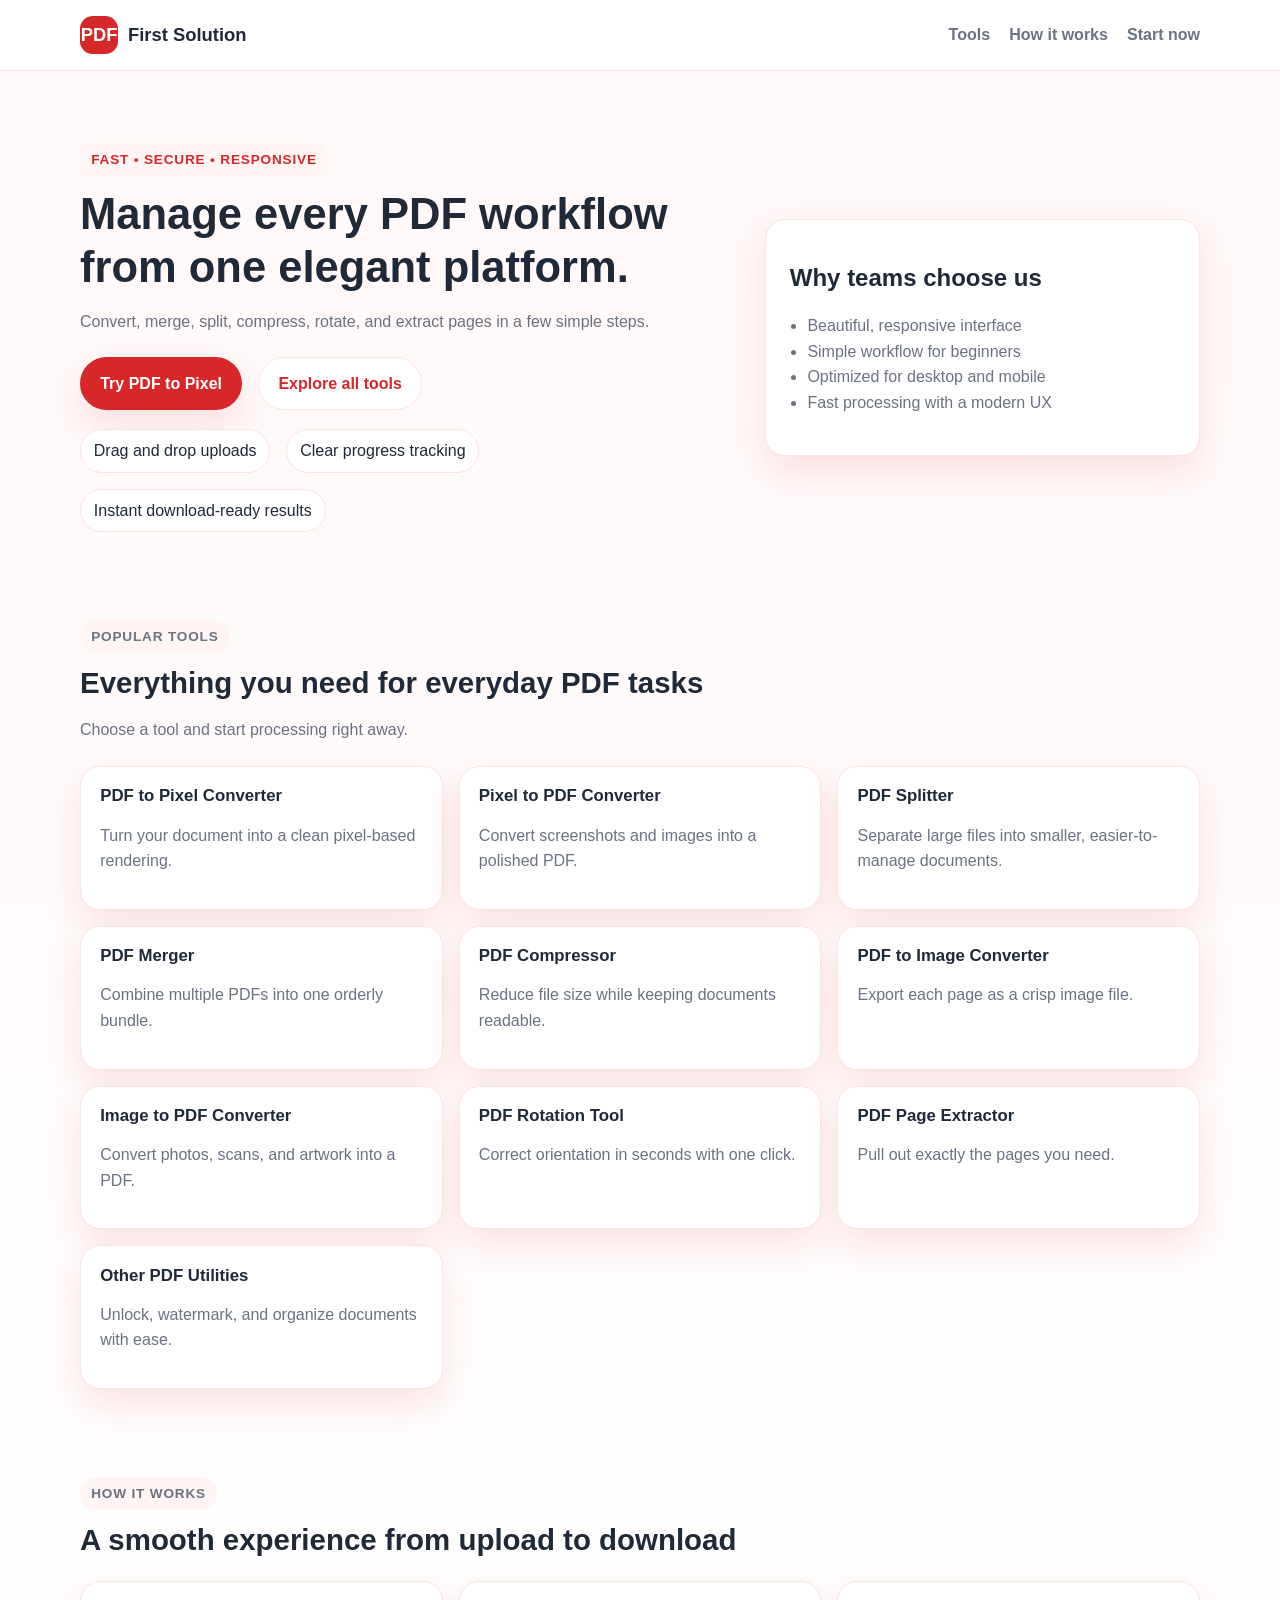
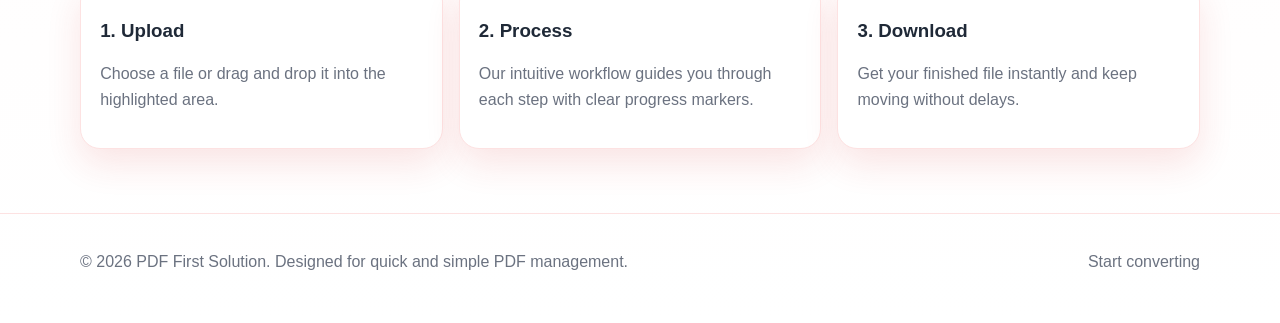
==== pdf-first-solution/index.html @ e5e8b93e "Insert Clarity tracking script in index.html Added Clarity tracking script to the HTML file." ====
<!DOCTYPE html>
<html lang="en">
  <head>
    <meta charset="UTF-8" />
    <meta name="viewport" content="width=device-width, initial-scale=1.0" />
    <meta
      name="description"
      content="PDF First Solution offers fast PDF tools for conversion, merging, splitting, compression, rotation, and extraction."
    />
    <meta name="theme-color" content="#d62828" />
    <title>PDF First Solution | Fast PDF Tools</title>
    <link rel="stylesheet" href="styles.css" />
    <script type="text/javascript">
    (function(c,l,a,r,i,t,y){
        c[a]=c[a]||function(){(c[a].q=c[a].q||[]).push(arguments)};
        t=l.createElement(r);t.async=1;t.src="https://www.clarity.ms/tag/"+i;
        y=l.getElementsByTagName(r)[0];y.parentNode.insertBefore(t,y);
    })(window, document, "clarity", "script", "xn7xuajaa7");
</script>
  </head>
  <body>
    <header class="site-header">
      <div class="container nav-bar">
        <a class="brand" href="index.html" aria-label="PDF First Solution home">
          <span class="brand-mark">PDF</span>
          <span class="brand-text">First Solution</span>
        </a>
        <nav class="nav-links" aria-label="Primary navigation">
          <a href="#tools">Tools</a>
          <a href="#process">How it works</a>
          <a href="tools.html?tool=pdf-to-pixel">Start now</a>
        </nav>
      </div>
    </header>

    <main>
      <section class="hero">
        <div class="container hero-grid">
          <div class="hero-copy">
            <p class="eyebrow">Fast • Secure • Responsive</p>
            <h1>Manage every PDF workflow from one elegant platform.</h1>
            <p class="hero-text">
              Convert, merge, split, compress, rotate, and extract pages in a few simple steps.
            </p>
            <div class="hero-actions">
              <a class="btn btn-primary" href="tools.html?tool=pdf-to-pixel">Try PDF to Pixel</a>
              <a class="btn btn-secondary" href="#tools">Explore all tools</a>
            </div>
            <ul class="hero-points">
              <li>Drag and drop uploads</li>
              <li>Clear progress tracking</li>
              <li>Instant download-ready results</li>
            </ul>
          </div>

          <div class="hero-card" aria-label="Highlights">
            <h2>Why teams choose us</h2>
            <ul>
              <li>Beautiful, responsive interface</li>
              <li>Simple workflow for beginners</li>
              <li>Optimized for desktop and mobile</li>
              <li>Fast processing with a modern UX</li>
            </ul>
          </div>
        </div>
      </section>

      <section id="tools" class="section">
        <div class="container">
          <div class="section-heading">
            <p class="eyebrow">Popular tools</p>
            <h2>Everything you need for everyday PDF tasks</h2>
            <p>Choose a tool and start processing right away.</p>
          </div>

          <div class="tool-grid">
            <a class="tool-card" href="tools.html?tool=pdf-to-pixel">
              <h3>PDF to Pixel Converter</h3>
              <p>Turn your document into a clean pixel-based rendering.</p>
            </a>
            <a class="tool-card" href="tools.html?tool=pixel-to-pdf">
              <h3>Pixel to PDF Converter</h3>
              <p>Convert screenshots and images into a polished PDF.</p>
            </a>
            <a class="tool-card" href="tools.html?tool=pdf-splitter">
              <h3>PDF Splitter</h3>
              <p>Separate large files into smaller, easier-to-manage documents.</p>
            </a>
            <a class="tool-card" href="tools.html?tool=pdf-merger">
              <h3>PDF Merger</h3>
              <p>Combine multiple PDFs into one orderly bundle.</p>
            </a>
            <a class="tool-card" href="tools.html?tool=pdf-compressor">
              <h3>PDF Compressor</h3>
              <p>Reduce file size while keeping documents readable.</p>
            </a>
            <a class="tool-card" href="tools.html?tool=pdf-to-image">
              <h3>PDF to Image Converter</h3>
              <p>Export each page as a crisp image file.</p>
            </a>
            <a class="tool-card" href="tools.html?tool=image-to-pdf">
              <h3>Image to PDF Converter</h3>
              <p>Convert photos, scans, and artwork into a PDF.</p>
            </a>
            <a class="tool-card" href="tools.html?tool=pdf-rotation">
              <h3>PDF Rotation Tool</h3>
              <p>Correct orientation in seconds with one click.</p>
            </a>
            <a class="tool-card" href="tools.html?tool=pdf-page-extractor">
              <h3>PDF Page Extractor</h3>
              <p>Pull out exactly the pages you need.</p>
            </a>
            <a class="tool-card" href="tools.html?tool=pdf-utilities">
              <h3>Other PDF Utilities</h3>
              <p>Unlock, watermark, and organize documents with ease.</p>
            </a>
          </div>
        </div>
      </section>

      <section id="process" class="section process-section">
        <div class="container">
          <div class="section-heading">
            <p class="eyebrow">How it works</p>
            <h2>A smooth experience from upload to download</h2>
          </div>

          <div class="steps-grid">
            <article class="info-card">
              <h3>1. Upload</h3>
              <p>Choose a file or drag and drop it into the highlighted area.</p>
            </article>
            <article class="info-card">
              <h3>2. Process</h3>
              <p>Our intuitive workflow guides you through each step with clear progress markers.</p>
            </article>
            <article class="info-card">
              <h3>3. Download</h3>
              <p>Get your finished file instantly and keep moving without delays.</p>
            </article>
          </div>
        </div>
      </section>
    </main>

    <footer class="site-footer">
      <div class="container footer-row">
        <p>© 2026 PDF First Solution. Designed for quick and simple PDF management.</p>
        <a href="tools.html?tool=pdf-to-pixel">Start converting</a>
      </div>
    </footer>

    <script src="script.js"></script>
  </body>
</html>
---- pdf-first-solution/styles.css ----
:root {
  --primary: #d62828;
  --primary-dark: #a71e1e;
  --accent: #fff5f5;
  --text: #1f2937;
  --muted: #6b7280;
  --border: #fde2e2;
  --surface: #ffffff;
  --shadow: 0 15px 35px rgba(214, 40, 40, 0.12);
}

* {
  box-sizing: border-box;
}

body {
  margin: 0;
  font-family: "Segoe UI", Roboto, Arial, sans-serif;
  color: var(--text);
  line-height: 1.6;
  background: linear-gradient(180deg, #fff8f8 0%, #ffffff 100%);
}

a {
  color: inherit;
  text-decoration: none;
}

.container {
  width: min(1120px, calc(100% - 2rem));
  margin: 0 auto;
}

.site-header {
  position: sticky;
  top: 0;
  z-index: 10;
  background: rgba(255, 255, 255, 0.9);
  backdrop-filter: blur(12px);
  border-bottom: 1px solid var(--border);
}

.nav-bar {
  display: flex;
  justify-content: space-between;
  align-items: center;
  padding: 1rem 0;
}

.brand {
  display: inline-flex;
  align-items: center;
  gap: 0.6rem;
  font-size: 1.15rem;
  font-weight: 700;
}

.brand-mark {
  display: grid;
  place-items: center;
  width: 2.4rem;
  height: 2.4rem;
  border-radius: 0.8rem;
  background: var(--primary);
  color: white;
}

.nav-links {
  display: flex;
  gap: 1.2rem;
  color: var(--muted);
  font-weight: 600;
}

.hero {
  padding: 4.5rem 0 3rem;
}

.hero-grid {
  display: grid;
  grid-template-columns: 1.2fr 0.8fr;
  gap: 2rem;
  align-items: center;
}

.eyebrow {
  display: inline-block;
  margin: 0 0 0.75rem;
  padding: 0.35rem 0.7rem;
  border-radius: 999px;
  background: var(--accent);
  color: var(--primary);
  font-size: 0.85rem;
  font-weight: 700;
  letter-spacing: 0.06em;
  text-transform: uppercase;
}

h1,
h2,
h3 {
  line-height: 1.2;
}

h1 {
  font-size: clamp(2rem, 3.4vw, 3.3rem);
  margin: 0 0 1rem;
}

.hero-text,
.section-heading p,
.info-card p,
.tool-card p,
.tool-intro p,
.upload-meta,
.result-box p {
  color: var(--muted);
}

.hero-actions {
  display: flex;
  flex-wrap: wrap;
  gap: 1rem;
  margin: 1.4rem 0 1.2rem;
}

.btn {
  display: inline-flex;
  justify-content: center;
  align-items: center;
  padding: 0.8rem 1.2rem;
  border-radius: 999px;
  border: 1px solid transparent;
  font-weight: 700;
  transition: transform 180ms ease, box-shadow 180ms ease;
}

.btn:hover {
  transform: translateY(-2px);
}

.btn-primary {
  background: var(--primary);
  color: white;
  box-shadow: var(--shadow);
}

.btn-secondary {
  border-color: var(--border);
  color: var(--primary);
  background: white;
}

.hero-points {
  display: flex;
  flex-wrap: wrap;
  gap: 1rem;
  padding: 0;
  margin: 0;
  list-style: none;
}

.hero-points li {
  background: white;
  border: 1px solid var(--border);
  border-radius: 999px;
  padding: 0.5rem 0.8rem;
  color: var(--text);
}

.hero-card,
.tool-card,
.info-card,
.upload-card,
.workflow-card {
  background: var(--surface);
  border: 1px solid var(--border);
  border-radius: 1.25rem;
  box-shadow: var(--shadow);
}

.hero-card {
  padding: 1.5rem;
}

.hero-card ul {
  padding-left: 1.1rem;
  color: var(--muted);
}

.section {
  padding: 2.5rem 0 3rem;
}

.section-heading {
  margin-bottom: 1.5rem;
}

.section-heading h2 {
  font-size: clamp(1.6rem, 2.3vw, 2.1rem);
  margin: 0 0 0.4rem;
}

.tool-grid {
  display: grid;
  grid-template-columns: repeat(3, minmax(0, 1fr));
  gap: 1rem;
}

.tool-card {
  display: block;
  padding: 1.2rem;
  transition: transform 180ms ease, border-color 180ms ease;
}

.tool-card:hover {
  transform: translateY(-4px);
  border-color: var(--primary);
}

.tool-card h3 {
  margin: 0 0 0.35rem;
  font-size: 1.05rem;
}

.process-section {
  padding-bottom: 4rem;
}

.steps-grid {
  display: grid;
  grid-template-columns: repeat(3, minmax(0, 1fr));
  gap: 1rem;
}

.info-card {
  padding: 1.2rem;
}

.site-footer {
  border-top: 1px solid var(--border);
  padding: 1.2rem 0 2rem;
  color: var(--muted);
}

.footer-row {
  display: flex;
  justify-content: space-between;
  align-items: center;
  gap: 1rem;
}

.tool-page {
  padding: 2.5rem 0 4rem;
}

.tool-shell {
  display: grid;
  gap: 1.4rem;
}

.tool-intro h1 {
  margin-bottom: 0.4rem;
}

.tool-layout {
  display: grid;
  grid-template-columns: 1.05fr 0.95fr;
  gap: 1.2rem;
}

.upload-card,
.workflow-card {
  padding: 1.25rem;
}

.dropzone {
  margin-top: 1rem;
  border: 2px dashed var(--primary);
  background: linear-gradient(135deg, #fff7f7, #ffe8e8);
  padding: 2rem;
  border-radius: 1rem;
  text-align: center;
  cursor: pointer;
  transition: transform 180ms ease, box-shadow 180ms ease;
}

.dropzone:hover {
  transform: translateY(-2px);
  box-shadow: var(--shadow);
}

.dropzone input {
  display: none;
}

.dropzone-title {
  margin: 0 0 0.4rem;
  font-weight: 700;
  color: var(--primary);
}

.upload-meta {
  margin-top: 0.9rem;
  padding: 0.8rem 1rem;
  border-radius: 0.9rem;
  background: #fffaf5;
  border: 1px solid var(--border);
}

.steps-list {
  display: grid;
  gap: 0.7rem;
  margin: 1rem 0;
}

.step {
  padding: 0.7rem 0.85rem;
  border-radius: 0.9rem;
  background: #f8f9fb;
  color: var(--muted);
  transition: all 180ms ease;
}

.step.active {
  background: var(--accent);
  color: var(--primary);
  font-weight: 700;
}

.step.done {
  background: #eaf7ea;
  color: #247a2d;
}

.progress-track {
  width: 100%;
  height: 0.7rem;
  background: #f3f4f6;
  border-radius: 999px;
  overflow: hidden;
  margin: 1rem 0;
}

.progress-bar {
  height: 100%;
  width: 0%;
  background: linear-gradient(90deg, var(--primary), #ff6b6b);
  transition: width 220ms ease;
}

.result-box {
  margin-top: 1rem;
  padding: 1rem;
  border-radius: 0.9rem;
  background: #f6fff7;
  border: 1px solid #c9e9ce;
}

.hidden {
  display: none;
}

@media (max-width: 900px) {
  .hero-grid,
  .tool-layout,
  .steps-grid,
  .tool-grid {
    grid-template-columns: 1fr;
  }
}

@media (max-width: 640px) {
  .nav-bar,
  .footer-row {
    flex-direction: column;
    align-items: flex-start;
  }

  .nav-links {
    flex-wrap: wrap;
    gap: 0.7rem;
  }

  .hero {
    padding-top: 2.5rem;
  }
}
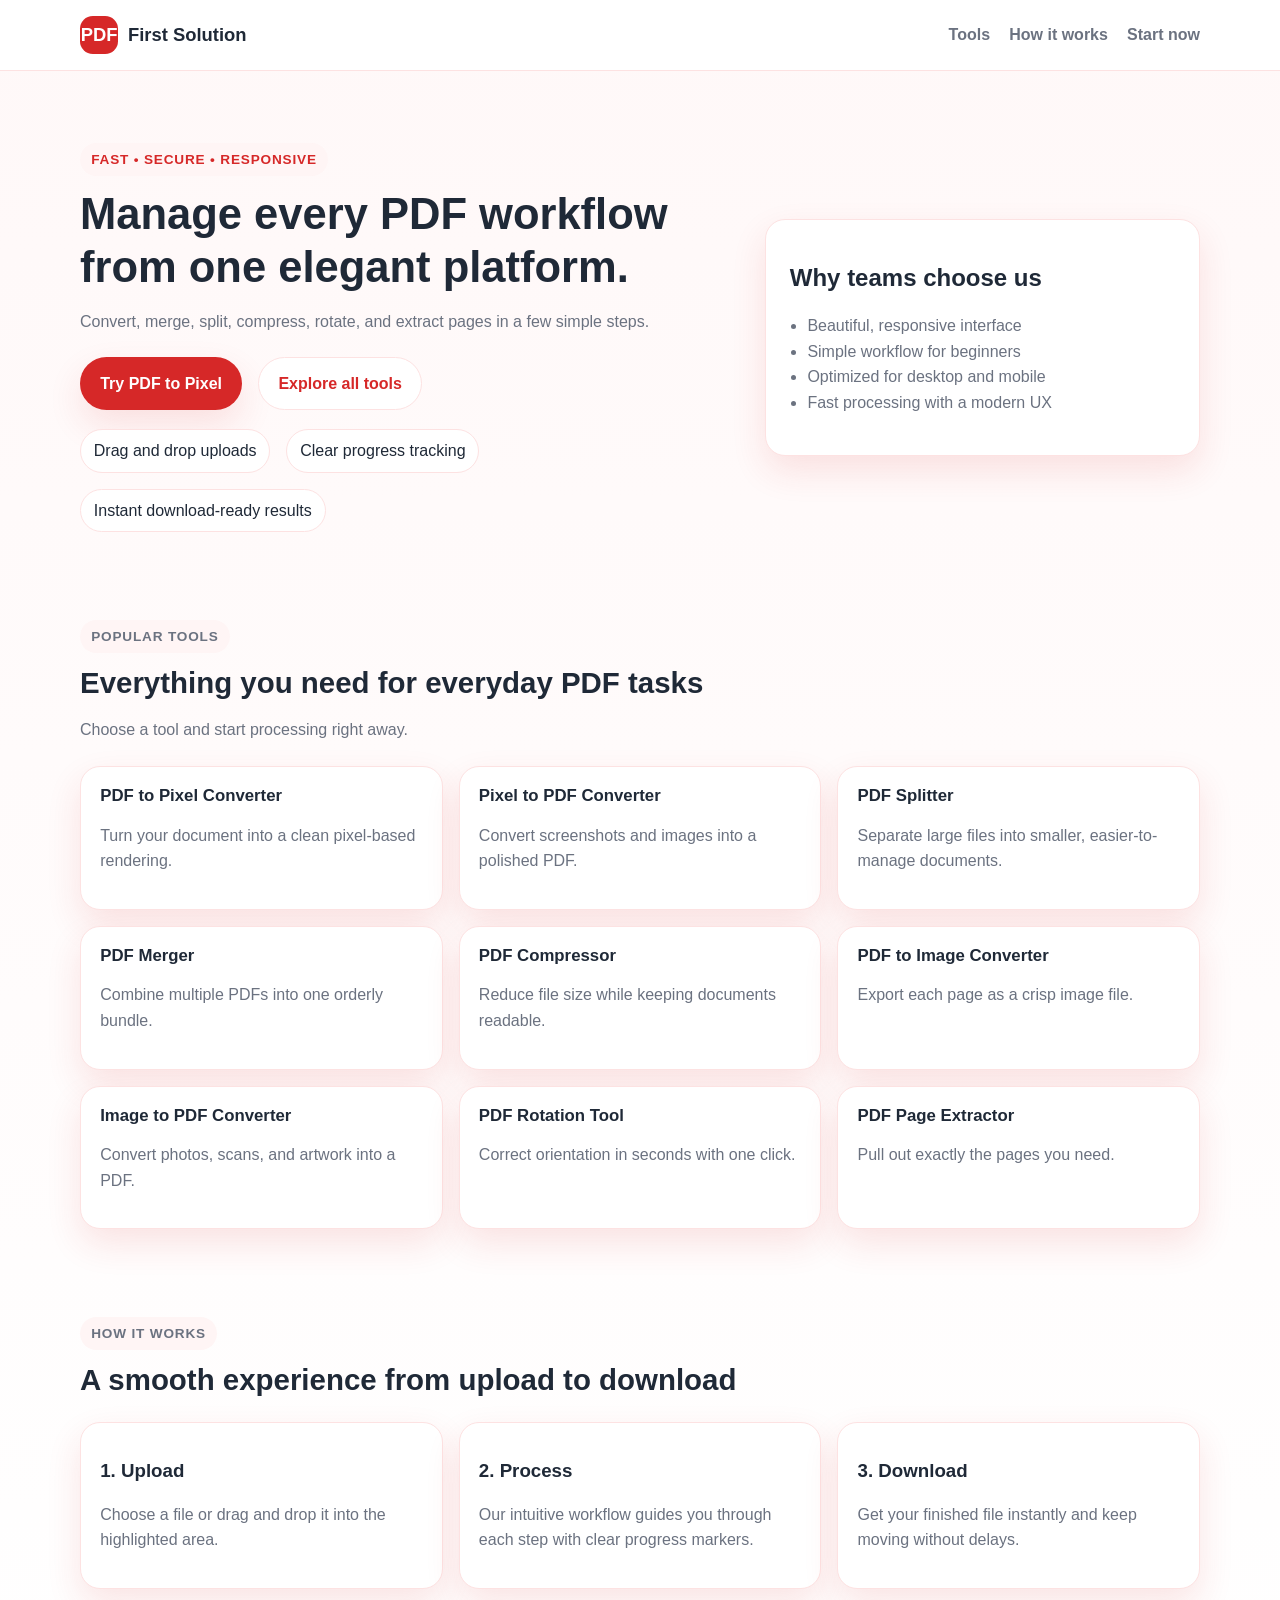
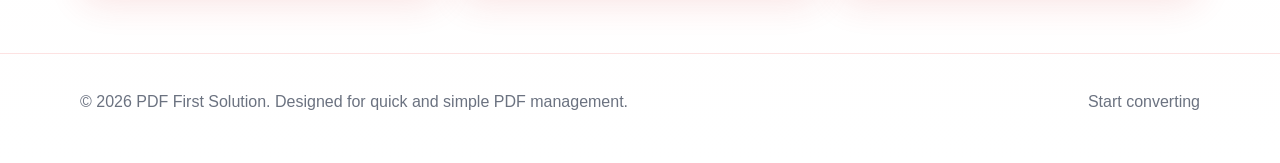
==== commit 417d6560: "Remove 'Other PDF Utilities' tool card Removed the 'Other PDF Utilities' tool card from the index pa" ====
--- a/pdf-first-solution/index.html
+++ b/pdf-first-solution/index.html
@@ -110,10 +110,6 @@
               <h3>PDF Page Extractor</h3>
               <p>Pull out exactly the pages you need.</p>
             </a>
-            <a class="tool-card" href="tools.html?tool=pdf-utilities">
-              <h3>Other PDF Utilities</h3>
-              <p>Unlock, watermark, and organize documents with ease.</p>
-            </a>
           </div>
         </div>
       </section>
